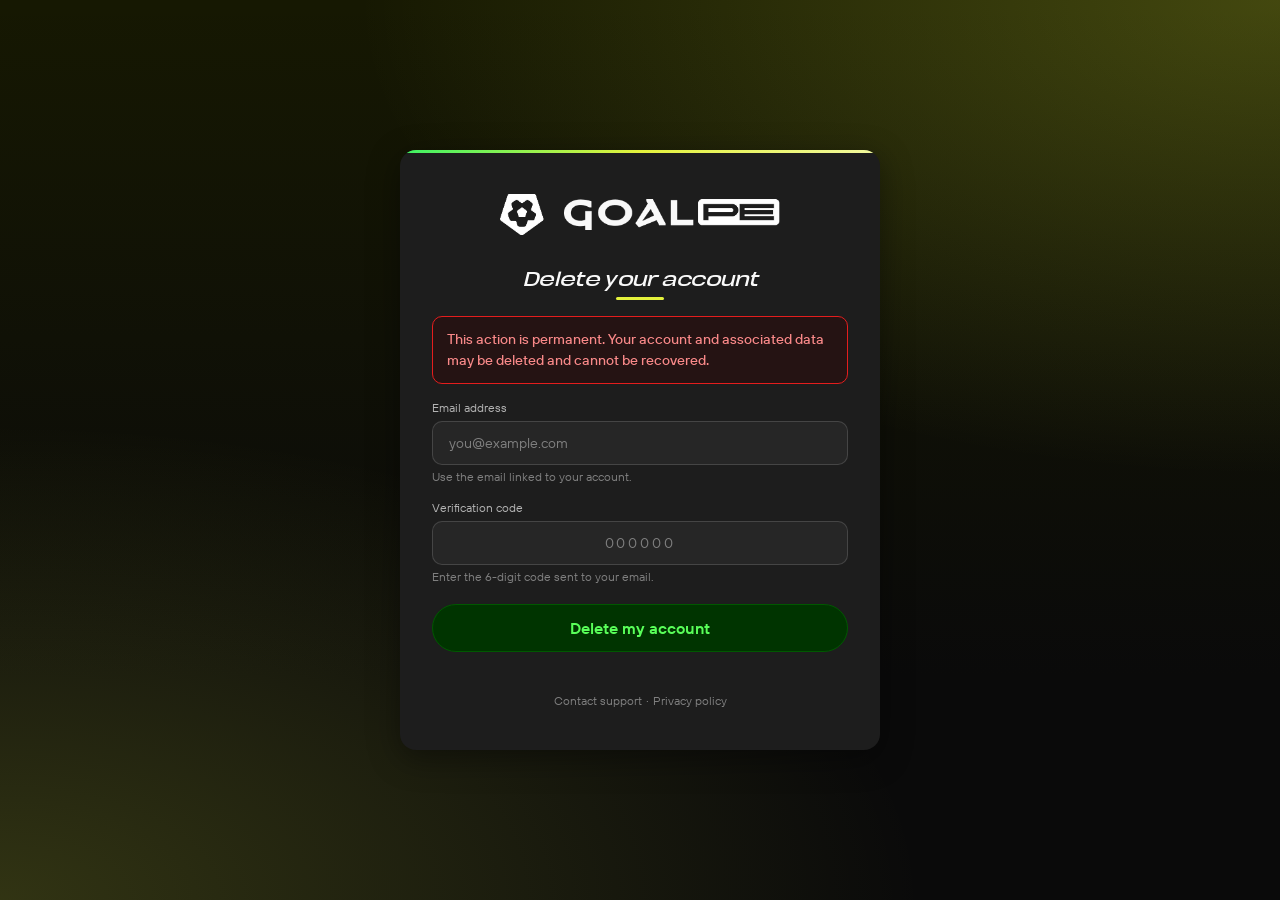
==== delete_user.html @ 9d0acd67 "Add GoalPe delete account static page with inline form handling. Co-authored-by: Cursor <cursoragent" ====
<!DOCTYPE html>
<html lang="en">

<head>
  <meta charset="UTF-8">
  <meta name="viewport" content="width=device-width, initial-scale=1.0">
  <title>Delete Account — GoalPe</title>
  <link rel="stylesheet" href="css/styles.css">
</head>

<body>
  <div class="page-bg" aria-hidden="true">
    <div class="page-bg__linear"></div>
    <div class="page-bg__glow page-bg__glow--top-right"></div>
    <div class="page-bg__glow page-bg__glow--bottom-left"></div>
  </div>

  <main class="page">
    <div class="page-content">
      <div class="form-card">
        <div class="form-card__accent" aria-hidden="true"></div>

        <div class="card-logo">
          <img
            src="assets/goal_pe_icon.png"
            alt="GoalPe"
            class="logo"
            width="280"
            height="42"
            onerror="this.style.display='none'; var fb=this.nextElementSibling; fb.style.display='block'; fb.removeAttribute('aria-hidden');"
          >
          <h1 class="logo-fallback" aria-hidden="true">GoalPe</h1>
        </div>

        <section class="content">
          <h2 class="title">Delete your account</h2>
          <span class="title-underline" aria-hidden="true"></span>

          <div class="warning-box" role="alert">
            <p class="warning-box__text">
              This action is permanent. Your account and associated data may be deleted and cannot be recovered.
            </p>
          </div>

          <form id="delete-form" class="form" novalidate>
            <div class="field">
              <label class="field-label" for="email">Email address</label>
              <input
                type="email"
                id="email"
                name="email"
                class="input"
                placeholder="you@example.com"
                autocomplete="email"
                required
              >
              <p class="field-help">Use the email linked to your account.</p>
              <p class="field-error" id="email-error" role="alert"></p>
            </div>

            <div class="field">
              <label class="field-label" for="otp">Verification code</label>
              <input
                type="text"
                id="otp"
                name="otp"
                class="input input--otp"
                placeholder="000000"
                inputmode="numeric"
                maxlength="6"
                pattern="[0-9]*"
                autocomplete="one-time-code"
                required
              >
              <p class="field-help">Enter the 6-digit code sent to your email.</p>
              <p class="field-error" id="otp-error" role="alert"></p>
            </div>

            <button type="submit" class="submit-btn" id="submit-btn">
              <span class="submit-btn__text">Delete my account</span>
              <span class="submit-btn__spinner" aria-hidden="true"></span>
            </button>
          </form>

          <p class="status-message" id="status-message" role="status" aria-live="polite"></p>

          <footer class="card-footer">
            <a href="mailto:support@goalpe.live" class="card-footer__link">Contact support</a>
            <span class="card-footer__sep" aria-hidden="true">·</span>
            <a href="https://goalpe.live/privacy-policy" class="card-footer__link">Privacy policy</a>
          </footer>
        </section>
      </div>
    </div>
  </main>

  <script>
    const API = {
      BASE_URL: 'https://backend.goalpe.live/api/v1',

      async deleteAccount({ email, otp }) {
        // TODO: replace with real endpoints when available
        await new Promise((resolve) => setTimeout(resolve, 1500));
        return { success: true };
      },
    };

    const EMAIL_REGEX = /^[^\s@]+@[^\s@]+\.[^\s@]+$/;

    const form = document.getElementById('delete-form');
    const emailInput = document.getElementById('email');
    const otpInput = document.getElementById('otp');
    const emailError = document.getElementById('email-error');
    const otpError = document.getElementById('otp-error');
    const submitBtn = document.getElementById('submit-btn');
    const statusMessage = document.getElementById('status-message');

    function clearFieldError(input, errorEl) {
      input.classList.remove('input--error');
      errorEl.textContent = '';
    }

    function setFieldError(input, errorEl, message) {
      input.classList.add('input--error');
      errorEl.textContent = message;
    }

    function clearStatus() {
      statusMessage.textContent = '';
      statusMessage.className = 'status-message';
    }

    function setStatus(message, type) {
      statusMessage.textContent = message;
      statusMessage.className = `status-message status-message--${type}`;
    }

    function validateEmail(value) {
      const trimmed = value.trim();
      if (!trimmed) return 'Email is required';
      if (!EMAIL_REGEX.test(trimmed)) return 'Please enter a valid email address';
      return '';
    }

    function validateOtp(value) {
      const trimmed = value.trim();
      if (!trimmed) return 'OTP is required';
      if (!/^\d{6}$/.test(trimmed)) return 'OTP must be 6 digits';
      return '';
    }

    function setLoading(isLoading) {
      submitBtn.disabled = isLoading;
      submitBtn.classList.toggle('submit-btn--loading', isLoading);
    }

    otpInput.addEventListener('input', () => {
      otpInput.value = otpInput.value.replace(/\D/g, '').slice(0, 6);
      clearFieldError(otpInput, otpError);
      clearStatus();
    });

    emailInput.addEventListener('input', () => {
      clearFieldError(emailInput, emailError);
      clearStatus();
    });

    form.addEventListener('submit', async (event) => {
      event.preventDefault();
      clearStatus();

      const emailErr = validateEmail(emailInput.value);
      const otpErr = validateOtp(otpInput.value);

      clearFieldError(emailInput, emailError);
      clearFieldError(otpInput, otpError);

      if (emailErr) setFieldError(emailInput, emailError, emailErr);
      if (otpErr) setFieldError(otpInput, otpError, otpErr);
      if (emailErr || otpErr) return;

      setLoading(true);

      try {
        const result = await API.deleteAccount({
          email: emailInput.value.trim(),
          otp: otpInput.value.trim(),
        });

        if (result.success) {
          setStatus('Account deleted successfully.', 'success');
          form.reset();
        } else {
          setStatus(result.message || 'Failed to delete account. Please try again.', 'error');
        }
      } catch {
        setStatus('Failed to delete account. Please try again.', 'error');
      } finally {
        setLoading(false);
      }
    });
  </script>
</body>

</html>
---- css/styles.css ----
@font-face {
  font-family: "Arupala Grotesk";
  src: url("../assets/fonts/arupala_grotesk_trial_extrabold_italic.ttf") format("truetype");
  font-weight: 800;
  font-style: italic;
  font-display: swap;
}

@font-face {
  font-family: "Arupala Grotesk";
  src: url("../assets/fonts/arupala_grotesk_trial_semibold_italic.ttf") format("truetype");
  font-weight: 600;
  font-style: italic;
  font-display: swap;
}

@font-face {
  font-family: "TT Hoves Pro";
  src: url("../assets/fonts/tt_hoves_pro_trial_regular.ttf") format("truetype");
  font-weight: 400;
  font-style: normal;
  font-display: swap;
}

@font-face {
  font-family: "TT Hoves Pro";
  src: url("../assets/fonts/tt_hoves_pro_trial_medium.ttf") format("truetype");
  font-weight: 500;
  font-style: normal;
  font-display: swap;
}

@font-face {
  font-family: "TT Hoves Pro";
  src: url("../assets/fonts/tt_hoves_pro_trial_demibold.ttf") format("truetype");
  font-weight: 600;
  font-style: normal;
  font-display: swap;
}

/* GoalPe design tokens */
:root {
  --gp-bg: #0a0a0a;
  --gp-auth-base: #161802;
  --gp-surface: #1d1d1d;
  --gp-primary: #e4f23c;
  --gp-text: #f2f2f2;
  --gp-text-light: #f9f9f9;
  --gp-text-muted: #7f7f7f;
  --gp-label: #b3b3b3;
  --gp-error: #f98989;
  --gp-error-bg: #251313;
  --gp-disabled-bg: #747474;
  --gp-disabled-text: #131312;
  --gp-cursor: #f2f99f;
  --gp-btn-bg: #003400;
  --gp-btn-border: #005800;
  --gp-btn-text: #59ff59;
  --gp-input-radius: 10px;
  --gp-input-height: 44px;
  --gp-input-padding-x: 16px;
  --gp-button-radius: 50px;
  --gp-button-height: 48px;
  --gp-card-radius: 16px;
  --gp-space-xs: 4px;
  --gp-space-sm: 4px;
  --gp-space-md: 6px;
  --gp-space-lg: 16px;
  --gp-space-xl: 24px;
  --gp-space-2xl: 40px;
  --gp-font-heading: "Arupala Grotesk", "Segoe UI", Inter, system-ui, sans-serif;
  --gp-font-body: "TT Hoves Pro", "Segoe UI", Inter, system-ui, sans-serif;
  --gp-transition: 180ms ease-in;
}

*,
*::before,
*::after {
  box-sizing: border-box;
  margin: 0;
  padding: 0;
}

html,
body {
  height: 100%;
}

body {
  font-family: var(--gp-font-body);
  background-color: var(--gp-auth-base);
  color: var(--gp-text);
  -webkit-font-smoothing: antialiased;
  -moz-osx-font-smoothing: grayscale;
}

/* Auth-style gradient background */
.page-bg {
  position: fixed;
  inset: 0;
  z-index: 0;
  overflow: hidden;
  background-color: var(--gp-auth-base);
  pointer-events: none;
}

.page-bg__linear {
  position: absolute;
  inset: 0;
  background: linear-gradient(180deg,
      rgba(10, 10, 10, 0) 0%,
      var(--gp-bg) 75%);
}

.page-bg__glow {
  position: absolute;
  pointer-events: none;
}

.page-bg__glow--top-right {
  top: 0;
  right: 0;
  width: 75%;
  height: 55%;
  background: radial-gradient(
    ellipse at top right,
    rgba(228, 242, 60, 0.22) 0%,
    transparent 68%
  );
}

.page-bg__glow--bottom-left {
  bottom: 0;
  left: 0;
  width: 75%;
  height: 55%;
  background: radial-gradient(
    ellipse at bottom left,
    rgba(228, 242, 60, 0.18) 0%,
    transparent 68%
  );
}

.page {
  position: relative;
  z-index: 1;
  min-height: 100%;
  display: flex;
  align-items: center;
  justify-content: center;
  padding: var(--gp-space-2xl) 20px;
}

.page-content {
  width: 100%;
  max-width: 480px;
}

.form-card {
  position: relative;
  background-color: var(--gp-surface);
  border-radius: var(--gp-card-radius);
  box-shadow: 0 8px 32px rgba(0, 0, 0, 0.4);
  overflow: hidden;
}

.form-card__accent {
  height: 3px;
  background: linear-gradient(90deg,
      #3cf264 0%,
      #e4f23c 50%,
      #f2f99f 100%);
}

.card-logo {
  display: flex;
  justify-content: center;
  padding-top: var(--gp-space-2xl);
  padding-left: 32px;
  padding-right: 32px;
}

.logo {
  display: block;
  width: 280px;
  max-width: 100%;
  height: auto;
  aspect-ratio: 280 / 42;
  object-fit: contain;
}

.logo-fallback {
  display: none;
  font-family: var(--gp-font-heading);
  font-size: 36px;
  font-weight: 800;
  font-style: italic;
  letter-spacing: -0.02em;
  color: var(--gp-primary);
}

.content {
  padding: var(--gp-space-lg) 32px var(--gp-space-2xl);
  text-align: center;
}

.title {
  font-family: var(--gp-font-heading);
  font-size: 20px;
  font-weight: 600;
  font-style: italic;
  line-height: 1.2;
  letter-spacing: -0.02em;
  color: var(--gp-text-light);
  margin-top: var(--gp-space-lg);
  margin-bottom: var(--gp-space-md);
}

.title-underline {
  display: block;
  width: 48px;
  height: 3px;
  margin: 0 auto var(--gp-space-lg);
  background-color: var(--gp-primary);
  border-radius: 2px;
}

.warning-box {
  background-color: #251313;
  border: 1px solid #e41d1d;
  border-radius: 10px;
  padding: 12px 14px;
  margin-bottom: var(--gp-space-lg);
  text-align: left;
}

.warning-box__text {
  font-size: 14px;
  font-weight: 500;
  line-height: 1.5;
  color: #f98989;
}

.form {
  display: flex;
  flex-direction: column;
  gap: 14px;
  text-align: left;
}

.field {
  display: flex;
  flex-direction: column;
}

.field-label {
  font-size: 12px;
  font-weight: 400;
  line-height: 1.4;
  color: var(--gp-label);
  margin-bottom: var(--gp-space-sm);
}

.field-help {
  font-size: 12px;
  font-weight: 400;
  line-height: 1.4;
  color: var(--gp-text-muted);
  margin-top: var(--gp-space-xs);
}

.input {
  display: block;
  width: 100%;
  height: var(--gp-input-height);
  padding: 0 var(--gp-input-padding-x);
  font-family: var(--gp-font-body);
  font-size: 14px;
  line-height: 1.5;
  color: var(--gp-text);
  background-color: #262626;
  border: 1px solid rgba(127, 127, 127, 0.35);
  border-radius: var(--gp-input-radius);
  outline: none;
  caret-color: var(--gp-cursor);
  transition:
    background-color var(--gp-transition),
    border-color var(--gp-transition),
    color var(--gp-transition),
    box-shadow var(--gp-transition);
}

.input--otp {
  text-align: center;
  letter-spacing: 0.2em;
}

.input::placeholder {
  color: var(--gp-text-muted);
}

.input--otp::placeholder {
  letter-spacing: 0.2em;
}

.input:focus {
  border-color: var(--gp-text-muted);
}

.input.input--error {
  color: var(--gp-error);
  background-color: var(--gp-error-bg);
  border-color: var(--gp-error);
  box-shadow: 0 0 0 3px rgba(249, 137, 137, 0.2);
}

.input.input--error::placeholder {
  color: var(--gp-error);
}

.field-error {
  margin-top: var(--gp-space-xs);
  font-size: 12px;
  line-height: 1.4;
  color: var(--gp-error);
}

.field-error:empty {
  display: none;
}

.submit-btn {
  position: relative;
  display: flex;
  align-items: center;
  justify-content: center;
  width: 100%;
  height: var(--gp-button-height);
  margin-top: var(--gp-space-sm);
  padding: 4px 12px;
  font-family: var(--gp-font-body);
  font-size: 16px;
  font-weight: 600;
  line-height: 1.5;
  color: var(--gp-btn-text);
  background-color: var(--gp-btn-bg);
  border: 1px solid var(--gp-btn-border);
  border-radius: var(--gp-button-radius);
  cursor: pointer;
  transition: opacity var(--gp-transition), background-color var(--gp-transition);
}

.submit-btn:hover:not(:disabled) {
  opacity: 0.92;
}

.submit-btn:active:not(:disabled) {
  opacity: 0.85;
}

.submit-btn:disabled {
  background-color: var(--gp-disabled-bg);
  border-color: var(--gp-disabled-bg);
  color: var(--gp-disabled-text);
  cursor: not-allowed;
}

.submit-btn--loading .submit-btn__text {
  visibility: hidden;
}

.submit-btn__spinner {
  display: none;
  position: absolute;
  width: 24px;
  height: 24px;
  border: 2px solid var(--gp-btn-text);
  border-top-color: transparent;
  border-radius: 50%;
  animation: spin 0.7s linear infinite;
}

.submit-btn--loading .submit-btn__spinner {
  display: block;
}

@keyframes spin {
  to {
    transform: rotate(360deg);
  }
}

.status-message {
  margin-top: var(--gp-space-lg);
  font-size: 14px;
  line-height: 1.5;
  text-align: center;
}

.status-message:empty {
  display: none;
}

.status-message--success {
  color: var(--gp-btn-text);
}

.status-message--error {
  color: var(--gp-error);
}

.card-footer {
  display: flex;
  align-items: center;
  justify-content: center;
  gap: var(--gp-space-xs);
  margin-top: var(--gp-space-2xl);
  font-size: 12px;
  line-height: 1.5;
  color: var(--gp-text-muted);
}

.card-footer__link {
  color: var(--gp-text-muted);
  text-decoration: none;
  transition: opacity var(--gp-transition);
}

.card-footer__link:hover {
  opacity: 0.85;
}

.card-footer__sep {
  color: var(--gp-text-muted);
}

@media (max-width: 375px) {
  .page {
    padding: var(--gp-space-lg) 16px;
  }

  .card-logo {
    padding-top: var(--gp-space-xl);
    padding-left: 20px;
    padding-right: 20px;
  }

  .logo {
    width: 240px;
  }

  .content {
    padding: 20px 20px var(--gp-space-xl);
  }

  .title {
    margin-top: 20px;
  }

  .warning-box {
    margin-bottom: 14px;
  }

  .form {
    gap: 12px;
  }

  .card-footer {
    margin-top: var(--gp-space-xl);
  }
}
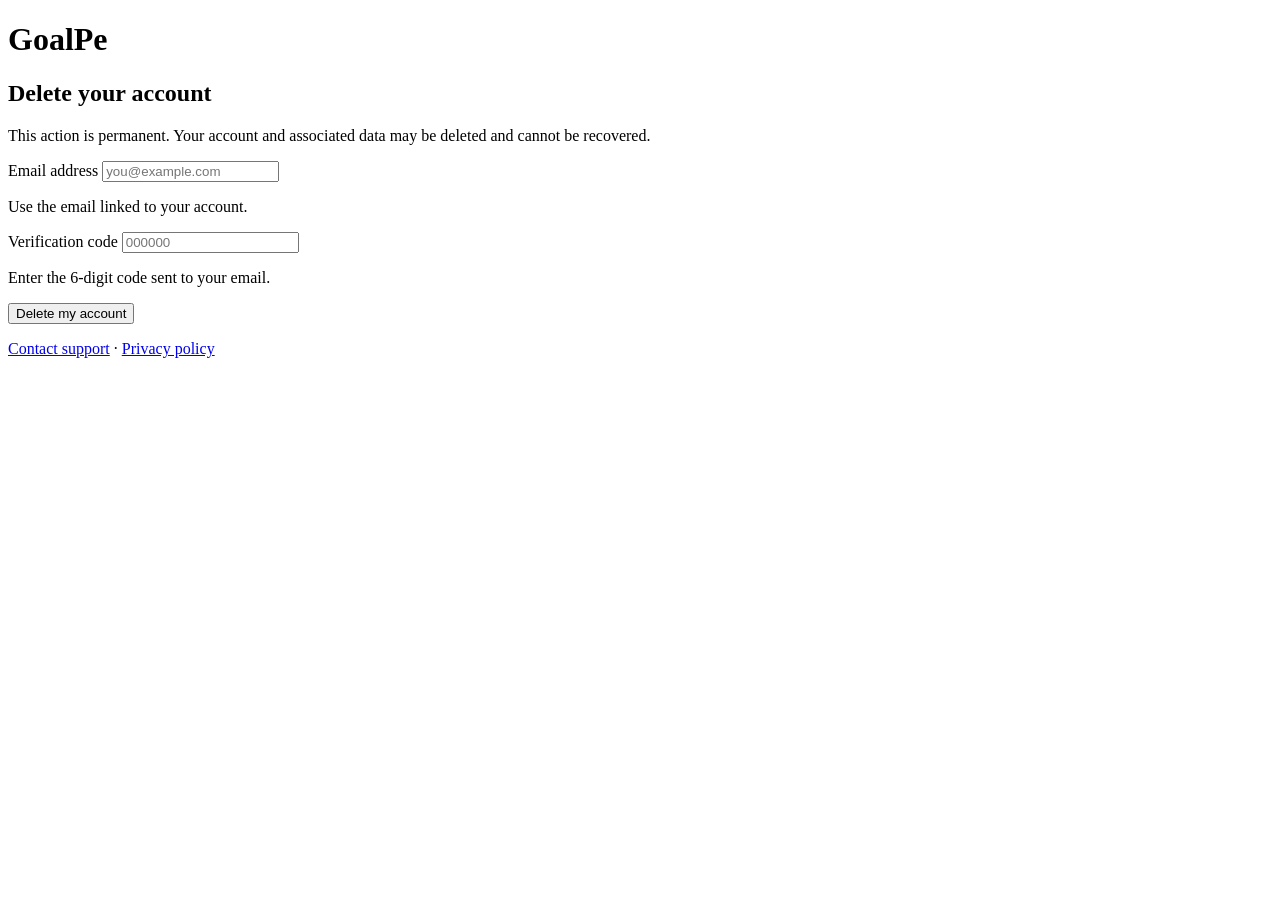
==== commit 54591eee: "Add deep link landing pages and Chrome Android intent fallback for goalpe.live links. Co-authored-by" ====
--- a/delete_user.html
+++ b/delete_user.html
@@ -2,204 +2,102 @@
 <html lang="en">
 
 <head>
-  <meta charset="UTF-8">
-  <meta name="viewport" content="width=device-width, initial-scale=1.0">
-  <title>Delete Account — GoalPe</title>
-  <link rel="stylesheet" href="css/styles.css">
+    <meta charset="UTF-8">
+    <meta name="viewport" content="width=device-width, initial-scale=1.0">
+    <title>Delete Account — GoalPe</title>
+    <link rel="icon" type="image/png" href="assets/images/goalpe-favicon.png">
+    <link rel="stylesheet" href="styles/delete_user.css" />
 </head>
 
 <body>
-  <div class="page-bg" aria-hidden="true">
-    <div class="page-bg__linear"></div>
-    <div class="page-bg__glow page-bg__glow--top-right"></div>
-    <div class="page-bg__glow page-bg__glow--bottom-left"></div>
-  </div>
+    <div class="page-bg" aria-hidden="true">
+        <div class="page-bg__linear"></div>
+        <div class="page-bg__glow page-bg__glow--top-right"></div>
+        <div class="page-bg__glow page-bg__glow--bottom-left"></div>
+    </div>
 
-  <main class="page">
-    <div class="page-content">
-      <div class="form-card">
-        <div class="form-card__accent" aria-hidden="true"></div>
+    <main class="page">
+        <div class="page-content">
+            <div class="form-card">
+                <div class="form-card__accent" aria-hidden="true"></div>
 
-        <div class="card-logo">
-          <img
-            src="assets/goal_pe_icon.png"
-            alt="GoalPe"
-            class="logo"
-            width="280"
-            height="42"
-            onerror="this.style.display='none'; var fb=this.nextElementSibling; fb.style.display='block'; fb.removeAttribute('aria-hidden');"
-          >
-          <h1 class="logo-fallback" aria-hidden="true">GoalPe</h1>
+                <div class="card-logo">
+                    <img
+                        src="/assets/images/goal_pe_icon.png"
+                        alt="GoalPe"
+                        class="logo"
+                        width="280"
+                        height="42"
+                        onerror="this.style.display='none'; var fb=this.nextElementSibling; fb.style.display='block'; fb.removeAttribute('aria-hidden');"
+                    >
+                    <h1 class="logo-fallback" aria-hidden="true">GoalPe</h1>
+                </div>
+
+                <section class="content">
+                    <h2 class="title">Delete your account</h2>
+                    <span class="title-underline" aria-hidden="true"></span>
+
+                    <div class="warning-box" role="alert">
+                        <p class="warning-box__text">
+                            This action is permanent. Your account and associated data may be deleted and cannot be recovered.
+                        </p>
+                    </div>
+
+                    <form id="delete-form" class="form" novalidate>
+                        <div class="field">
+                            <label class="field-label" for="email">Email address</label>
+                            <input
+                                type="email"
+                                id="email"
+                                name="email"
+                                class="input"
+                                placeholder="you@example.com"
+                                autocomplete="email"
+                                required
+                            >
+                            <p class="field-help">Use the email linked to your account.</p>
+                            <p class="field-error" id="email-error" role="alert"></p>
+                        </div>
+
+                        <div class="field">
+                            <label class="field-label" for="otp">Verification code</label>
+                            <input
+                                type="text"
+                                id="otp"
+                                name="otp"
+                                class="input input--otp"
+                                placeholder="000000"
+                                inputmode="numeric"
+                                maxlength="6"
+                                pattern="[0-9]*"
+                                autocomplete="one-time-code"
+                                required
+                            >
+                            <p class="field-help">Enter the 6-digit code sent to your email.</p>
+                            <p class="field-error" id="otp-error" role="alert"></p>
+                        </div>
+
+                        <button type="submit" class="submit-btn" id="submit-btn">
+                            <span class="submit-btn__text">Delete my account</span>
+                            <span class="submit-btn__spinner" aria-hidden="true"></span>
+                        </button>
+                    </form>
+
+                    <p class="status-message" id="status-message" role="status" aria-live="polite"></p>
+
+                    <footer class="card-footer">
+                        <a href="mailto:support@goalpe.live" class="card-footer__link">Contact support</a>
+                        <span class="card-footer__sep" aria-hidden="true">·</span>
+                        <a href="https://goalpe.live/privacy-policy" class="card-footer__link">Privacy policy</a>
+                    </footer>
+                </section>
+            </div>
         </div>
+    </main>
 
-        <section class="content">
-          <h2 class="title">Delete your account</h2>
-          <span class="title-underline" aria-hidden="true"></span>
-
-          <div class="warning-box" role="alert">
-            <p class="warning-box__text">
-              This action is permanent. Your account and associated data may be deleted and cannot be recovered.
-            </p>
-          </div>
-
-          <form id="delete-form" class="form" novalidate>
-            <div class="field">
-              <label class="field-label" for="email">Email address</label>
-              <input
-                type="email"
-                id="email"
-                name="email"
-                class="input"
-                placeholder="you@example.com"
-                autocomplete="email"
-                required
-              >
-              <p class="field-help">Use the email linked to your account.</p>
-              <p class="field-error" id="email-error" role="alert"></p>
-            </div>
-
-            <div class="field">
-              <label class="field-label" for="otp">Verification code</label>
-              <input
-                type="text"
-                id="otp"
-                name="otp"
-                class="input input--otp"
-                placeholder="000000"
-                inputmode="numeric"
-                maxlength="6"
-                pattern="[0-9]*"
-                autocomplete="one-time-code"
-                required
-              >
-              <p class="field-help">Enter the 6-digit code sent to your email.</p>
-              <p class="field-error" id="otp-error" role="alert"></p>
-            </div>
-
-            <button type="submit" class="submit-btn" id="submit-btn">
-              <span class="submit-btn__text">Delete my account</span>
-              <span class="submit-btn__spinner" aria-hidden="true"></span>
-            </button>
-          </form>
-
-          <p class="status-message" id="status-message" role="status" aria-live="polite"></p>
-
-          <footer class="card-footer">
-            <a href="mailto:support@goalpe.live" class="card-footer__link">Contact support</a>
-            <span class="card-footer__sep" aria-hidden="true">·</span>
-            <a href="https://goalpe.live/privacy-policy" class="card-footer__link">Privacy policy</a>
-          </footer>
-        </section>
-      </div>
-    </div>
-  </main>
-
-  <script>
-    const API = {
-      BASE_URL: 'https://backend.goalpe.live/api/v1',
-
-      async deleteAccount({ email, otp }) {
-        // TODO: replace with real endpoints when available
-        await new Promise((resolve) => setTimeout(resolve, 1500));
-        return { success: true };
-      },
-    };
-
-    const EMAIL_REGEX = /^[^\s@]+@[^\s@]+\.[^\s@]+$/;
-
-    const form = document.getElementById('delete-form');
-    const emailInput = document.getElementById('email');
-    const otpInput = document.getElementById('otp');
-    const emailError = document.getElementById('email-error');
-    const otpError = document.getElementById('otp-error');
-    const submitBtn = document.getElementById('submit-btn');
-    const statusMessage = document.getElementById('status-message');
-
-    function clearFieldError(input, errorEl) {
-      input.classList.remove('input--error');
-      errorEl.textContent = '';
-    }
-
-    function setFieldError(input, errorEl, message) {
-      input.classList.add('input--error');
-      errorEl.textContent = message;
-    }
-
-    function clearStatus() {
-      statusMessage.textContent = '';
-      statusMessage.className = 'status-message';
-    }
-
-    function setStatus(message, type) {
-      statusMessage.textContent = message;
-      statusMessage.className = `status-message status-message--${type}`;
-    }
-
-    function validateEmail(value) {
-      const trimmed = value.trim();
-      if (!trimmed) return 'Email is required';
-      if (!EMAIL_REGEX.test(trimmed)) return 'Please enter a valid email address';
-      return '';
-    }
-
-    function validateOtp(value) {
-      const trimmed = value.trim();
-      if (!trimmed) return 'OTP is required';
-      if (!/^\d{6}$/.test(trimmed)) return 'OTP must be 6 digits';
-      return '';
-    }
-
-    function setLoading(isLoading) {
-      submitBtn.disabled = isLoading;
-      submitBtn.classList.toggle('submit-btn--loading', isLoading);
-    }
-
-    otpInput.addEventListener('input', () => {
-      otpInput.value = otpInput.value.replace(/\D/g, '').slice(0, 6);
-      clearFieldError(otpInput, otpError);
-      clearStatus();
-    });
-
-    emailInput.addEventListener('input', () => {
-      clearFieldError(emailInput, emailError);
-      clearStatus();
-    });
-
-    form.addEventListener('submit', async (event) => {
-      event.preventDefault();
-      clearStatus();
-
-      const emailErr = validateEmail(emailInput.value);
-      const otpErr = validateOtp(otpInput.value);
-
-      clearFieldError(emailInput, emailError);
-      clearFieldError(otpInput, otpError);
-
-      if (emailErr) setFieldError(emailInput, emailError, emailErr);
-      if (otpErr) setFieldError(otpInput, otpError, otpErr);
-      if (emailErr || otpErr) return;
-
-      setLoading(true);
-
-      try {
-        const result = await API.deleteAccount({
-          email: emailInput.value.trim(),
-          otp: otpInput.value.trim(),
-        });
-
-        if (result.success) {
-          setStatus('Account deleted successfully.', 'success');
-          form.reset();
-        } else {
-          setStatus(result.message || 'Failed to delete account. Please try again.', 'error');
-        }
-      } catch {
-        setStatus('Failed to delete account. Please try again.', 'error');
-      } finally {
-        setLoading(false);
-      }
-    });
-  </script>
+    <script src="/js/delete_user.js"></script>
+    <script src="/js/deep_link.js"></script>
+    <script>GoalPeDeepLink.interceptAppLinks();</script>
 </body>
 
 </html>
